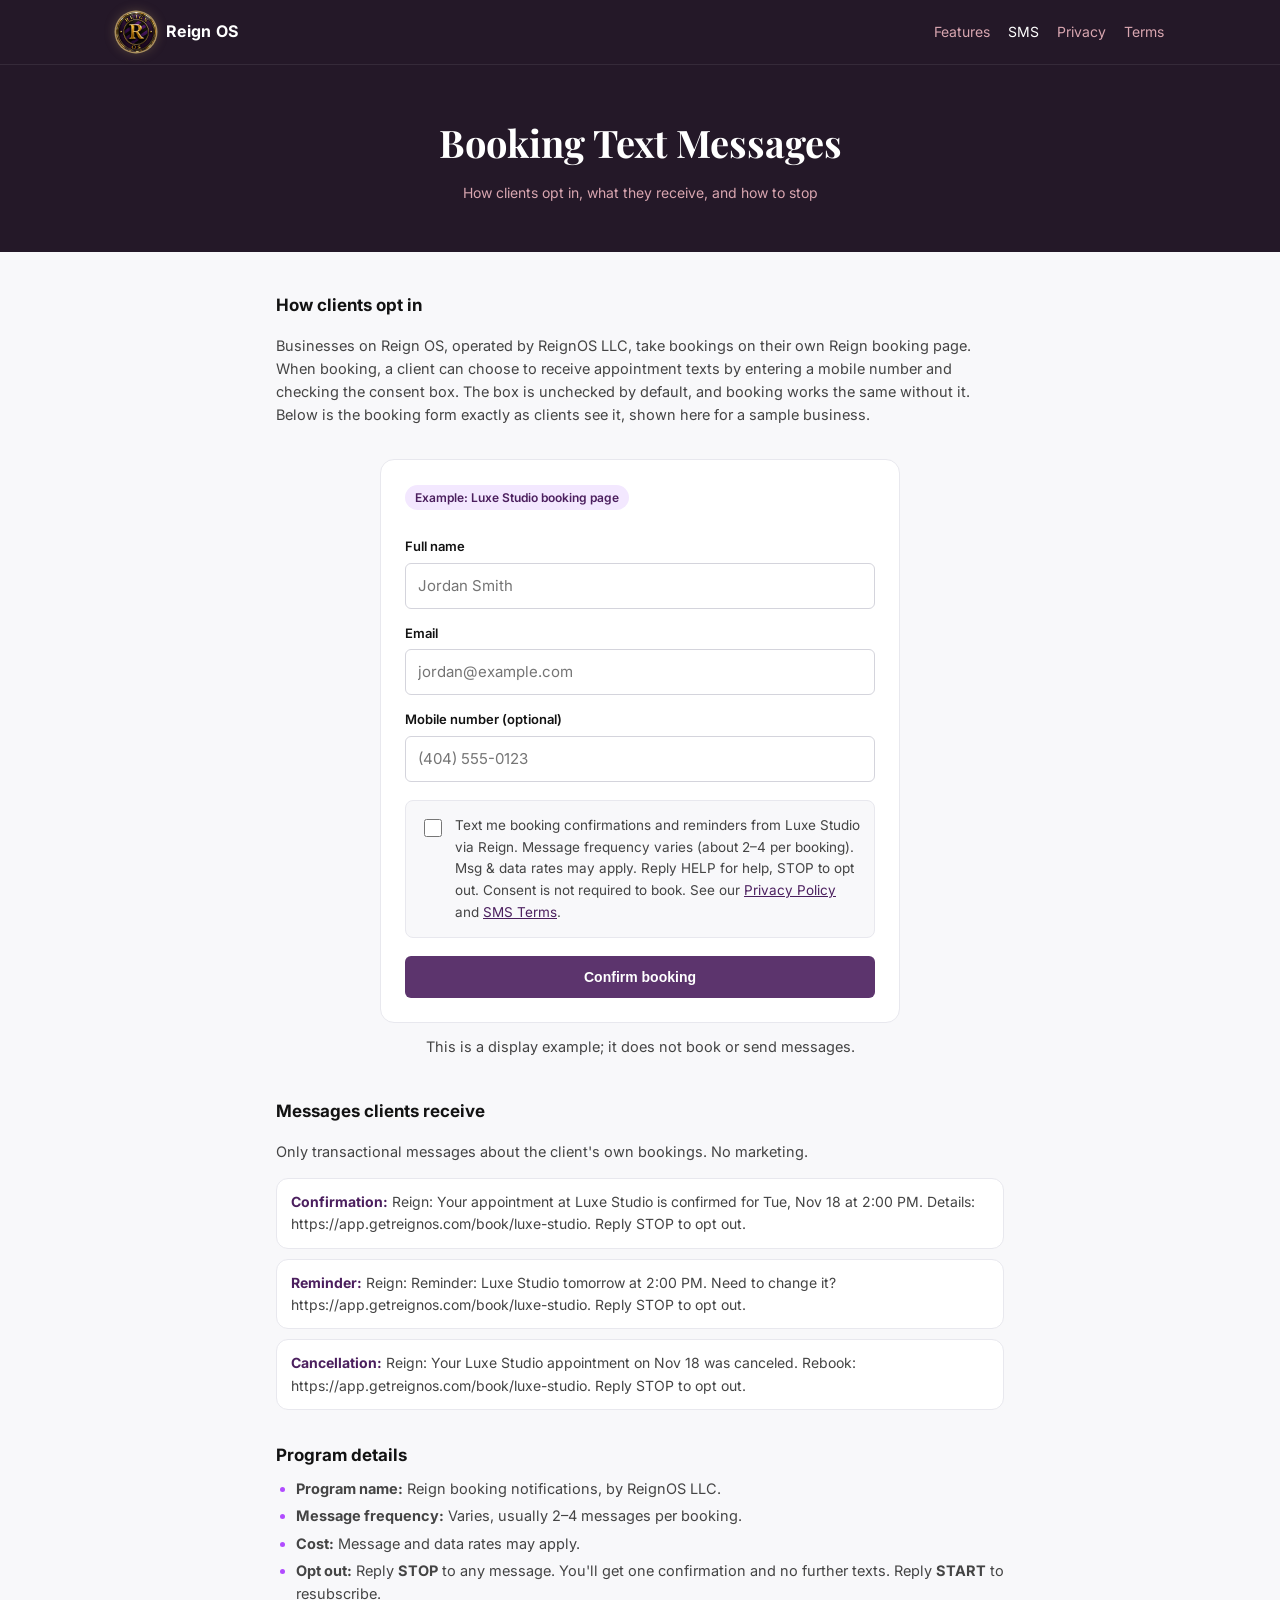
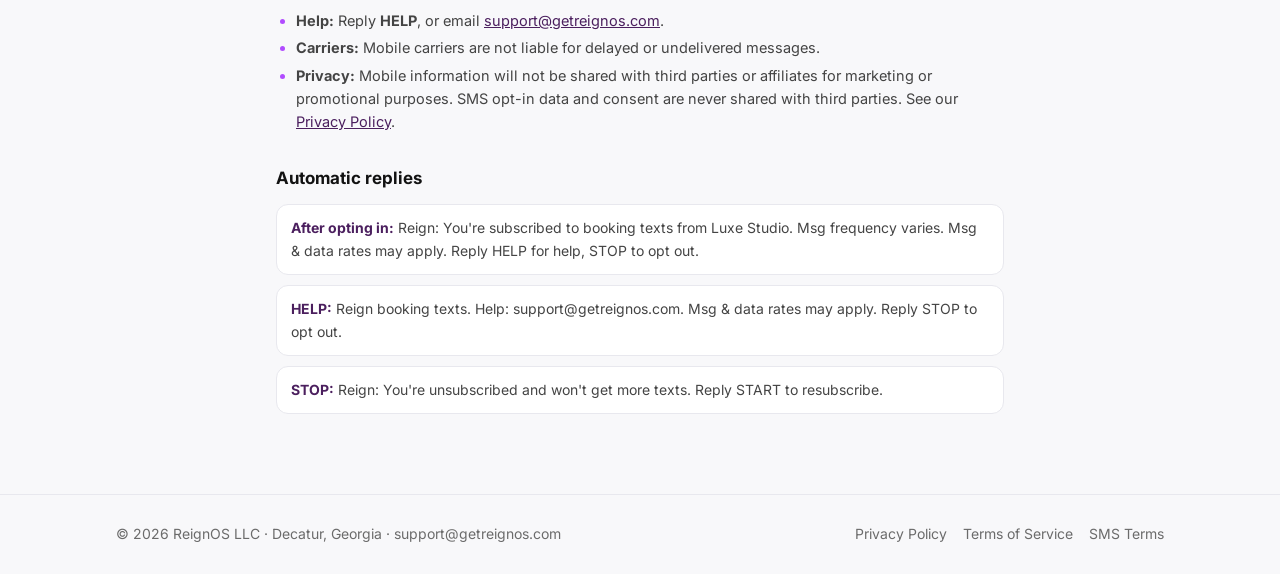
==== sms/index.html @ 4e1ecd1d "Add Reign OS website: home, privacy, terms and SMS opt-in pages Co-Authored-By: Claude Opus 5.5 <nor" ====
<!doctype html>
<html lang="en">
<head>
  <meta charset="utf-8">
  <meta name="viewport" content="width=device-width, initial-scale=1">
  <title>SMS Opt-In and Terms — Reign OS</title>
  <meta name="description" content="How clients opt in to Reign booking text messages, what they receive, and how to opt out.">
  <link rel="icon" href="/assets/favicon.svg" type="image/svg+xml">
  <link rel="preconnect" href="https://fonts.googleapis.com">
  <link rel="preconnect" href="https://fonts.gstatic.com" crossorigin>
  <link href="https://fonts.googleapis.com/css2?family=Inter:wght@400;500;600;700&family=Playfair+Display:wght@700&display=swap" rel="stylesheet">
  <link rel="stylesheet" href="/assets/style.css">
</head>
<body>
  <header class="site-header">
    <div class="wrap">
      <a class="brand" href="/"><img src="/assets/logo.png" alt="" width="40" height="40">Reign OS</a>
      <nav class="nav" aria-label="Main">
        <a href="/#features" class="hide-sm">Features</a>
        <a href="/sms/" aria-current="page">SMS</a>
        <a href="/privacy/">Privacy</a>
        <a href="/terms/">Terms</a>
      </nav>
    </div>
  </header>

  <div class="page-hero">
    <div class="wrap">
      <h1>Booking Text Messages</h1>
      <p>How clients opt in, what they receive, and how to stop</p>
    </div>
  </div>

  <main class="wrap narrow doc">
    <section>
      <h2>How clients opt in</h2>
      <p>Businesses on Reign OS, operated by ReignOS LLC, take bookings on their own Reign booking page. When booking, a client can choose to receive appointment texts by entering a mobile number and checking the consent box. The box is unchecked by default, and booking works the same without it. Below is the booking form exactly as clients see it, shown here for a sample business.</p>
    </section>

    <div class="sample" aria-label="Example of the booking form">
      <span class="sample-tag">Example: Luxe Studio booking page</span>
      <form onsubmit="return false">
        <label class="field" for="name">Full name</label>
        <input id="name" type="text" autocomplete="off" placeholder="Jordan Smith">
        <label class="field" for="email">Email</label>
        <input id="email" type="email" autocomplete="off" placeholder="jordan@example.com">
        <label class="field" for="phone">Mobile number (optional)</label>
        <input id="phone" type="tel" autocomplete="off" placeholder="(404) 555-0123">
        <label class="consent" for="sms-consent">
          <input id="sms-consent" type="checkbox">
          <span>Text me booking confirmations and reminders from Luxe Studio via Reign. Message frequency varies (about 2–4 per booking). Msg &amp; data rates may apply. Reply HELP for help, STOP to opt out. Consent is not required to book. See our <a href="/privacy/">Privacy Policy</a> and <a href="/terms/#sms">SMS Terms</a>.</span>
        </label>
        <button class="btn btn-primary" type="button" disabled>Confirm booking</button>
      </form>
    </div>
    <p class="note">This is a display example; it does not book or send messages.</p>

    <section style="margin-top:40px">
      <h2>Messages clients receive</h2>
      <p>Only transactional messages about the client's own bookings. No marketing.</p>
      <div class="msgs">
        <div class="msg"><b>Confirmation:</b> Reign: Your appointment at Luxe Studio is confirmed for Tue, Nov 18 at 2:00 PM. Details: https://app.getreignos.com/book/luxe-studio. Reply STOP to opt out.</div>
        <div class="msg"><b>Reminder:</b> Reign: Reminder: Luxe Studio tomorrow at 2:00 PM. Need to change it? https://app.getreignos.com/book/luxe-studio. Reply STOP to opt out.</div>
        <div class="msg"><b>Cancellation:</b> Reign: Your Luxe Studio appointment on Nov 18 was canceled. Rebook: https://app.getreignos.com/book/luxe-studio. Reply STOP to opt out.</div>
      </div>
    </section>

    <section>
      <h2>Program details</h2>
      <ul>
        <li><strong>Program name:</strong> Reign booking notifications, by ReignOS LLC.</li>
        <li><strong>Message frequency:</strong> Varies, usually 2–4 messages per booking.</li>
        <li><strong>Cost:</strong> Message and data rates may apply.</li>
        <li><strong>Opt out:</strong> Reply <strong>STOP</strong> to any message. You'll get one confirmation and no further texts. Reply <strong>START</strong> to resubscribe.</li>
        <li><strong>Help:</strong> Reply <strong>HELP</strong>, or email <a href="mailto:support@getreignos.com">support@getreignos.com</a>.</li>
        <li><strong>Carriers:</strong> Mobile carriers are not liable for delayed or undelivered messages.</li>
        <li><strong>Privacy:</strong> Mobile information will not be shared with third parties or affiliates for marketing or promotional purposes. SMS opt-in data and consent are never shared with third parties. See our <a href="/privacy/">Privacy Policy</a>.</li>
      </ul>
    </section>

    <section>
      <h2>Automatic replies</h2>
      <div class="msgs">
        <div class="msg"><b>After opting in:</b> Reign: You're subscribed to booking texts from Luxe Studio. Msg frequency varies. Msg &amp; data rates may apply. Reply HELP for help, STOP to opt out.</div>
        <div class="msg"><b>HELP:</b> Reign booking texts. Help: support@getreignos.com. Msg &amp; data rates may apply. Reply STOP to opt out.</div>
        <div class="msg"><b>STOP:</b> Reign: You're unsubscribed and won't get more texts. Reply START to resubscribe.</div>
      </div>
    </section>
  </main>

  <footer class="site-footer">
    <div class="wrap">
      <div>© 2026 ReignOS LLC · Decatur, Georgia · <a href="mailto:support@getreignos.com">support@getreignos.com</a></div>
      <nav aria-label="Legal">
        <a href="/privacy/">Privacy Policy</a>
        <a href="/terms/">Terms of Service</a>
        <a href="/sms/">SMS Terms</a>
      </nav>
    </div>
  </footer>
</body>
</html>
---- assets/style.css ----
:root {
  --plum: #241828;
  --plum-2: #4B1F5E;
  --violet: #B14CFF;
  --gold: #C6A96B;
  --rose: #D9A6B0;
  --ink: #121212;
  --muted: #6B6B6B;
  --body: #444;
  --line: #E8E8EE;
  --page: #F8F8FA;
}
* { box-sizing: border-box; }
html { -webkit-text-size-adjust: 100%; }
body {
  margin: 0;
  background: var(--page);
  color: var(--ink);
  font: 16px/1.6 "Inter", system-ui, -apple-system, "Segoe UI", sans-serif;
}
a { color: var(--plum-2); }
img { max-width: 100%; display: block; }
.wrap { max-width: 1080px; margin: 0 auto; padding: 0 16px; }
.narrow { max-width: 760px; }

/* Header */
.site-header { position: sticky; top: 0; z-index: 10; background: var(--plum); border-bottom: 1px solid rgba(255,255,255,.08); }
.site-header .wrap { height: 64px; display: flex; align-items: center; justify-content: space-between; gap: 16px; }
.brand { display: flex; align-items: center; gap: 10px; color: #fff; text-decoration: none; font-weight: 700; letter-spacing: .02em; }
.brand img { width: 40px; height: 40px; border-radius: 50%; box-shadow: 0 0 0 1.5px rgba(198,169,107,.8), 0 0 12px rgba(198,169,107,.35); }
.nav { display: flex; align-items: center; gap: 18px; font-size: 14px; }
.nav a { color: var(--rose); text-decoration: none; }
.nav a:hover, .nav a[aria-current="page"] { color: #fff; }

/* Buttons */
.btn { display: inline-block; padding: 12px 28px; border-radius: 6px; font-weight: 600; font-size: 14px; text-decoration: none; border: 1px solid transparent; }
.btn-primary { background: var(--plum-2); color: #fff; }
.btn-primary:hover { background: #5c2773; }
.btn-outline { color: var(--plum-2); border-color: var(--plum-2); }
.btn-outline:hover { background: var(--plum-2); color: #fff; }
.btn-violet { background: var(--violet); color: #fff; }

/* Home */
.hero { padding: 64px 0 56px; text-align: center; }
.pill { display: inline-block; padding: 6px 16px; border-radius: 999px; font-size: 13px; font-weight: 500; background: var(--plum); color: var(--gold); border: 1px solid rgba(198,169,107,.2); margin-bottom: 24px; }
h1, h2.display { font-family: "Playfair Display", Georgia, serif; }
.hero h1 { font-size: clamp(36px, 7vw, 64px); line-height: 1.08; margin: 0 0 20px; }
.hero h1 span { color: var(--violet); }
.hero p { font-size: 18px; color: var(--muted); max-width: 640px; margin: 0 auto 32px; }
.actions { display: flex; flex-wrap: wrap; gap: 12px; justify-content: center; }
.section { padding: 64px 0; }
.section h2.display { font-size: clamp(28px, 4vw, 36px); text-align: center; margin: 0 0 12px; }
.section .lead { text-align: center; color: var(--muted); max-width: 640px; margin: 0 auto 40px; font-size: 17px; }
.grid { display: grid; grid-template-columns: repeat(auto-fit, minmax(260px, 1fr)); gap: 20px; }
.card { background: #fff; border: 1px solid var(--line); border-radius: 12px; padding: 24px; }
.card h3 { margin: 0 0 6px; font-size: 16px; }
.card p { margin: 0; font-size: 14px; color: var(--muted); }
.dot { width: 36px; height: 36px; border-radius: 8px; background: #F3E8FF; display: grid; place-items: center; margin-bottom: 14px; color: var(--violet); font-weight: 700; }
.band { background: var(--plum); color: #fff; text-align: center; padding: 64px 0; }
.band h2.display { color: #fff; }
.band p { color: var(--rose); max-width: 560px; margin: 0 auto 28px; }

/* Legal pages */
.page-hero { background: var(--plum); color: #fff; text-align: center; padding: 48px 0; }
.page-hero h1 { margin: 0 0 8px; font-size: clamp(28px, 5vw, 38px); }
.page-hero p { margin: 0; color: var(--rose); font-size: 14px; }
.doc { padding: 40px 16px 24px; }
.summary { padding: 18px 20px; border-radius: 14px; background: rgba(75,31,94,.07); border: 1px solid rgba(75,31,94,.18); color: var(--plum-2); font-size: 14px; margin-bottom: 36px; }
.doc section { margin-bottom: 32px; }
.doc h2 { font-size: 17px; margin: 0 0 8px; }
.doc h3 { font-size: 14px; color: var(--plum-2); margin: 16px 0 6px; }
.doc p, .doc li { font-size: 14.5px; color: var(--body); }
.doc ul { padding-left: 20px; margin: 6px 0; }
.doc li { margin: 4px 0; }
.doc li::marker { color: var(--violet); }
.callout { border-left: 3px solid var(--violet); background: #fff; padding: 12px 16px; border-radius: 0 8px 8px 0; }

/* SMS opt-in example */
.sample { background: #fff; border: 1px solid var(--line); border-radius: 14px; padding: 24px; max-width: 520px; margin: 0 auto; }
.sample-tag { display: inline-block; font-size: 12px; font-weight: 600; color: var(--plum-2); background: #F3E8FF; padding: 3px 10px; border-radius: 999px; margin-bottom: 12px; }
.sample label.field { display: block; font-size: 13px; font-weight: 600; margin: 14px 0 6px; }
.sample input[type="text"], .sample input[type="tel"], .sample input[type="email"] { width: 100%; padding: 10px 12px; border: 1px solid #D4D4DC; border-radius: 6px; font: inherit; font-size: 15px; background: #fff; }
.consent { display: flex; gap: 10px; align-items: flex-start; margin: 18px 0; padding: 14px; border: 1px solid var(--line); border-radius: 8px; background: var(--page); }
.consent input { margin-top: 4px; width: 18px; height: 18px; flex-shrink: 0; accent-color: var(--plum-2); }
.consent span { font-size: 13.5px; color: var(--body); }
.sample .btn { width: 100%; text-align: center; cursor: not-allowed; opacity: .9; }
.note { font-size: 13px; color: var(--muted); text-align: center; margin-top: 12px; }
.msgs { display: grid; gap: 10px; margin: 12px 0; }
.msg { background: #fff; border: 1px solid var(--line); border-radius: 12px; padding: 12px 14px; font-size: 14px; color: var(--body); }
.msg b { color: var(--plum-2); }

/* Footer */
.site-footer { border-top: 1px solid var(--line); padding: 28px 0; margin-top: 24px; font-size: 14px; color: var(--muted); }
.site-footer .wrap { display: flex; flex-wrap: wrap; gap: 12px 24px; align-items: center; justify-content: space-between; }
.site-footer nav { display: flex; flex-wrap: wrap; gap: 16px; }
.site-footer a { color: var(--muted); text-decoration: none; }
.site-footer a:hover { color: var(--plum-2); }

@media (max-width: 560px) {
  .nav .hide-sm { display: none; }
  .hero { padding: 44px 0 40px; }
  .section, .band { padding: 48px 0; }
}
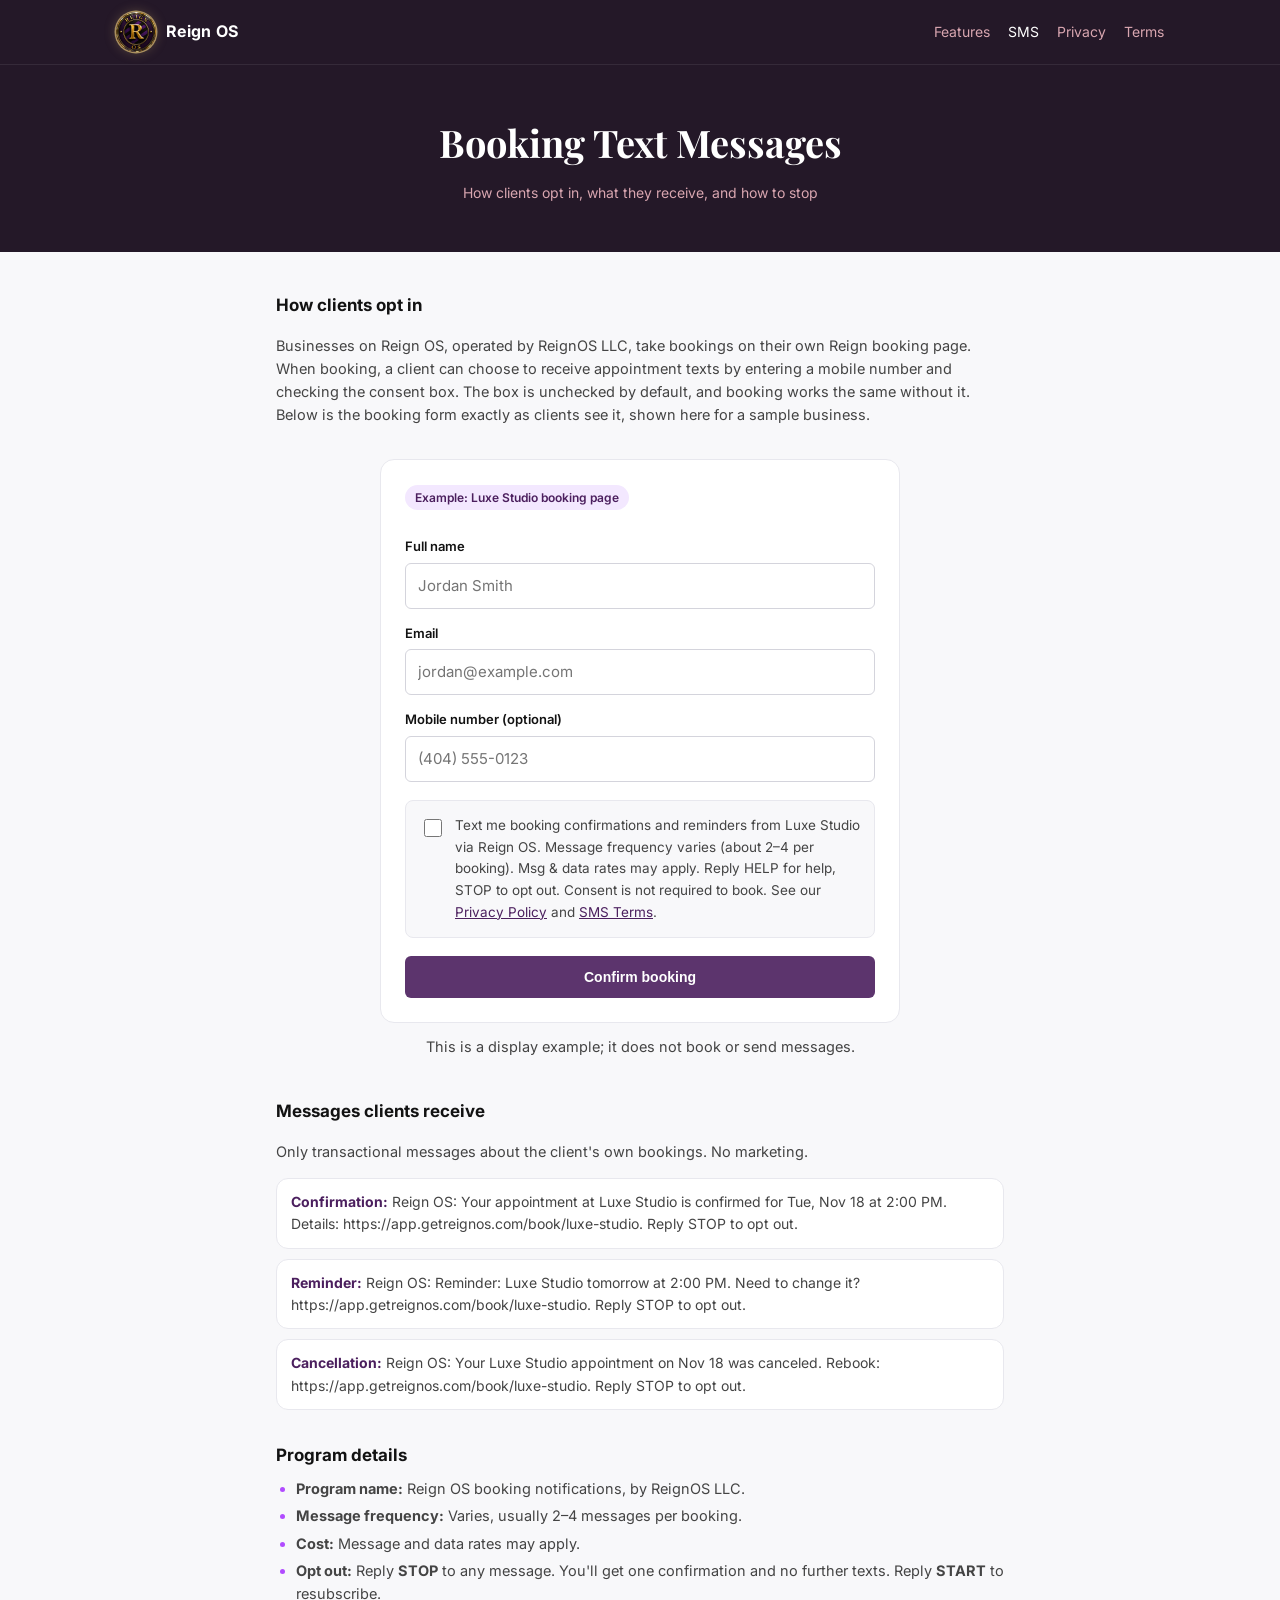
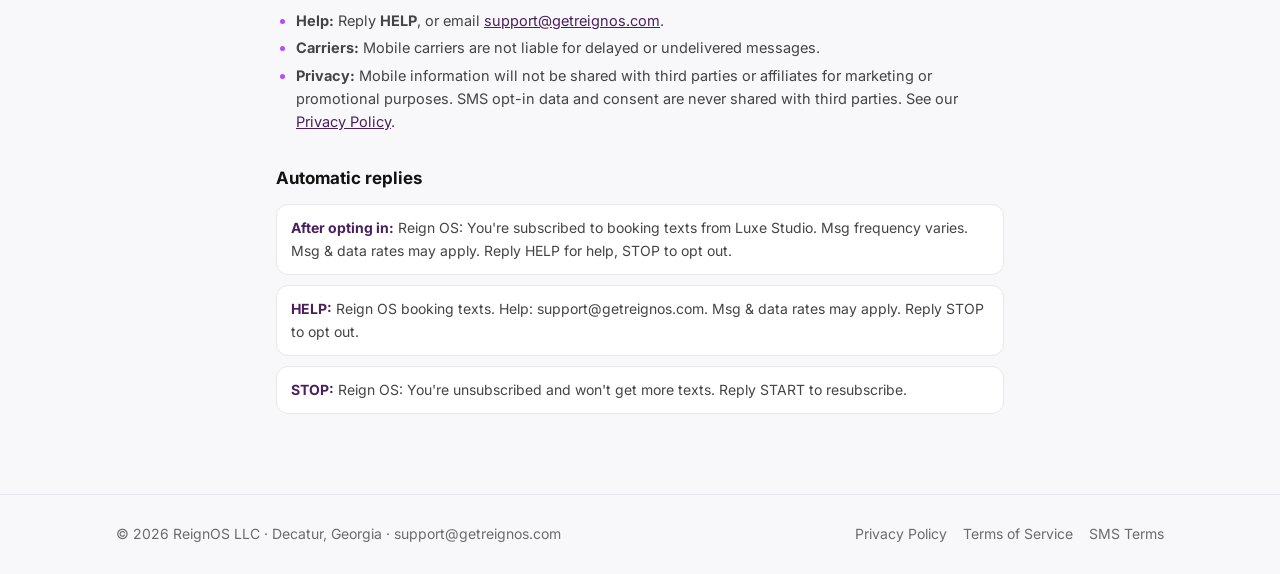
==== commit bd8cdf78: "Use the Reign OS brand name in SMS wording Co-Authored-By: Claude Opus 5.5 <noreply@anthropic.com>" ====
--- a/sms/index.html
+++ b/sms/index.html
@@ -48,7 +48,7 @@
         <input id="phone" type="tel" autocomplete="off" placeholder="(404) 555-0123">
         <label class="consent" for="sms-consent">
           <input id="sms-consent" type="checkbox">
-          <span>Text me booking confirmations and reminders from Luxe Studio via Reign. Message frequency varies (about 2–4 per booking). Msg &amp; data rates may apply. Reply HELP for help, STOP to opt out. Consent is not required to book. See our <a href="/privacy/">Privacy Policy</a> and <a href="/terms/#sms">SMS Terms</a>.</span>
+          <span>Text me booking confirmations and reminders from Luxe Studio via Reign OS. Message frequency varies (about 2–4 per booking). Msg &amp; data rates may apply. Reply HELP for help, STOP to opt out. Consent is not required to book. See our <a href="/privacy/">Privacy Policy</a> and <a href="/terms/#sms">SMS Terms</a>.</span>
         </label>
         <button class="btn btn-primary" type="button" disabled>Confirm booking</button>
       </form>
@@ -59,16 +59,16 @@
       <h2>Messages clients receive</h2>
       <p>Only transactional messages about the client's own bookings. No marketing.</p>
       <div class="msgs">
-        <div class="msg"><b>Confirmation:</b> Reign: Your appointment at Luxe Studio is confirmed for Tue, Nov 18 at 2:00 PM. Details: https://app.getreignos.com/book/luxe-studio. Reply STOP to opt out.</div>
-        <div class="msg"><b>Reminder:</b> Reign: Reminder: Luxe Studio tomorrow at 2:00 PM. Need to change it? https://app.getreignos.com/book/luxe-studio. Reply STOP to opt out.</div>
-        <div class="msg"><b>Cancellation:</b> Reign: Your Luxe Studio appointment on Nov 18 was canceled. Rebook: https://app.getreignos.com/book/luxe-studio. Reply STOP to opt out.</div>
+        <div class="msg"><b>Confirmation:</b> Reign OS: Your appointment at Luxe Studio is confirmed for Tue, Nov 18 at 2:00 PM. Details: https://app.getreignos.com/book/luxe-studio. Reply STOP to opt out.</div>
+        <div class="msg"><b>Reminder:</b> Reign OS: Reminder: Luxe Studio tomorrow at 2:00 PM. Need to change it? https://app.getreignos.com/book/luxe-studio. Reply STOP to opt out.</div>
+        <div class="msg"><b>Cancellation:</b> Reign OS: Your Luxe Studio appointment on Nov 18 was canceled. Rebook: https://app.getreignos.com/book/luxe-studio. Reply STOP to opt out.</div>
       </div>
     </section>
 
     <section>
       <h2>Program details</h2>
       <ul>
-        <li><strong>Program name:</strong> Reign booking notifications, by ReignOS LLC.</li>
+        <li><strong>Program name:</strong> Reign OS booking notifications, by ReignOS LLC.</li>
         <li><strong>Message frequency:</strong> Varies, usually 2–4 messages per booking.</li>
         <li><strong>Cost:</strong> Message and data rates may apply.</li>
         <li><strong>Opt out:</strong> Reply <strong>STOP</strong> to any message. You'll get one confirmation and no further texts. Reply <strong>START</strong> to resubscribe.</li>
@@ -81,9 +81,9 @@
     <section>
       <h2>Automatic replies</h2>
       <div class="msgs">
-        <div class="msg"><b>After opting in:</b> Reign: You're subscribed to booking texts from Luxe Studio. Msg frequency varies. Msg &amp; data rates may apply. Reply HELP for help, STOP to opt out.</div>
-        <div class="msg"><b>HELP:</b> Reign booking texts. Help: support@getreignos.com. Msg &amp; data rates may apply. Reply STOP to opt out.</div>
-        <div class="msg"><b>STOP:</b> Reign: You're unsubscribed and won't get more texts. Reply START to resubscribe.</div>
+        <div class="msg"><b>After opting in:</b> Reign OS: You're subscribed to booking texts from Luxe Studio. Msg frequency varies. Msg &amp; data rates may apply. Reply HELP for help, STOP to opt out.</div>
+        <div class="msg"><b>HELP:</b> Reign OS booking texts. Help: support@getreignos.com. Msg &amp; data rates may apply. Reply STOP to opt out.</div>
+        <div class="msg"><b>STOP:</b> Reign OS: You're unsubscribed and won't get more texts. Reply START to resubscribe.</div>
       </div>
     </section>
   </main>
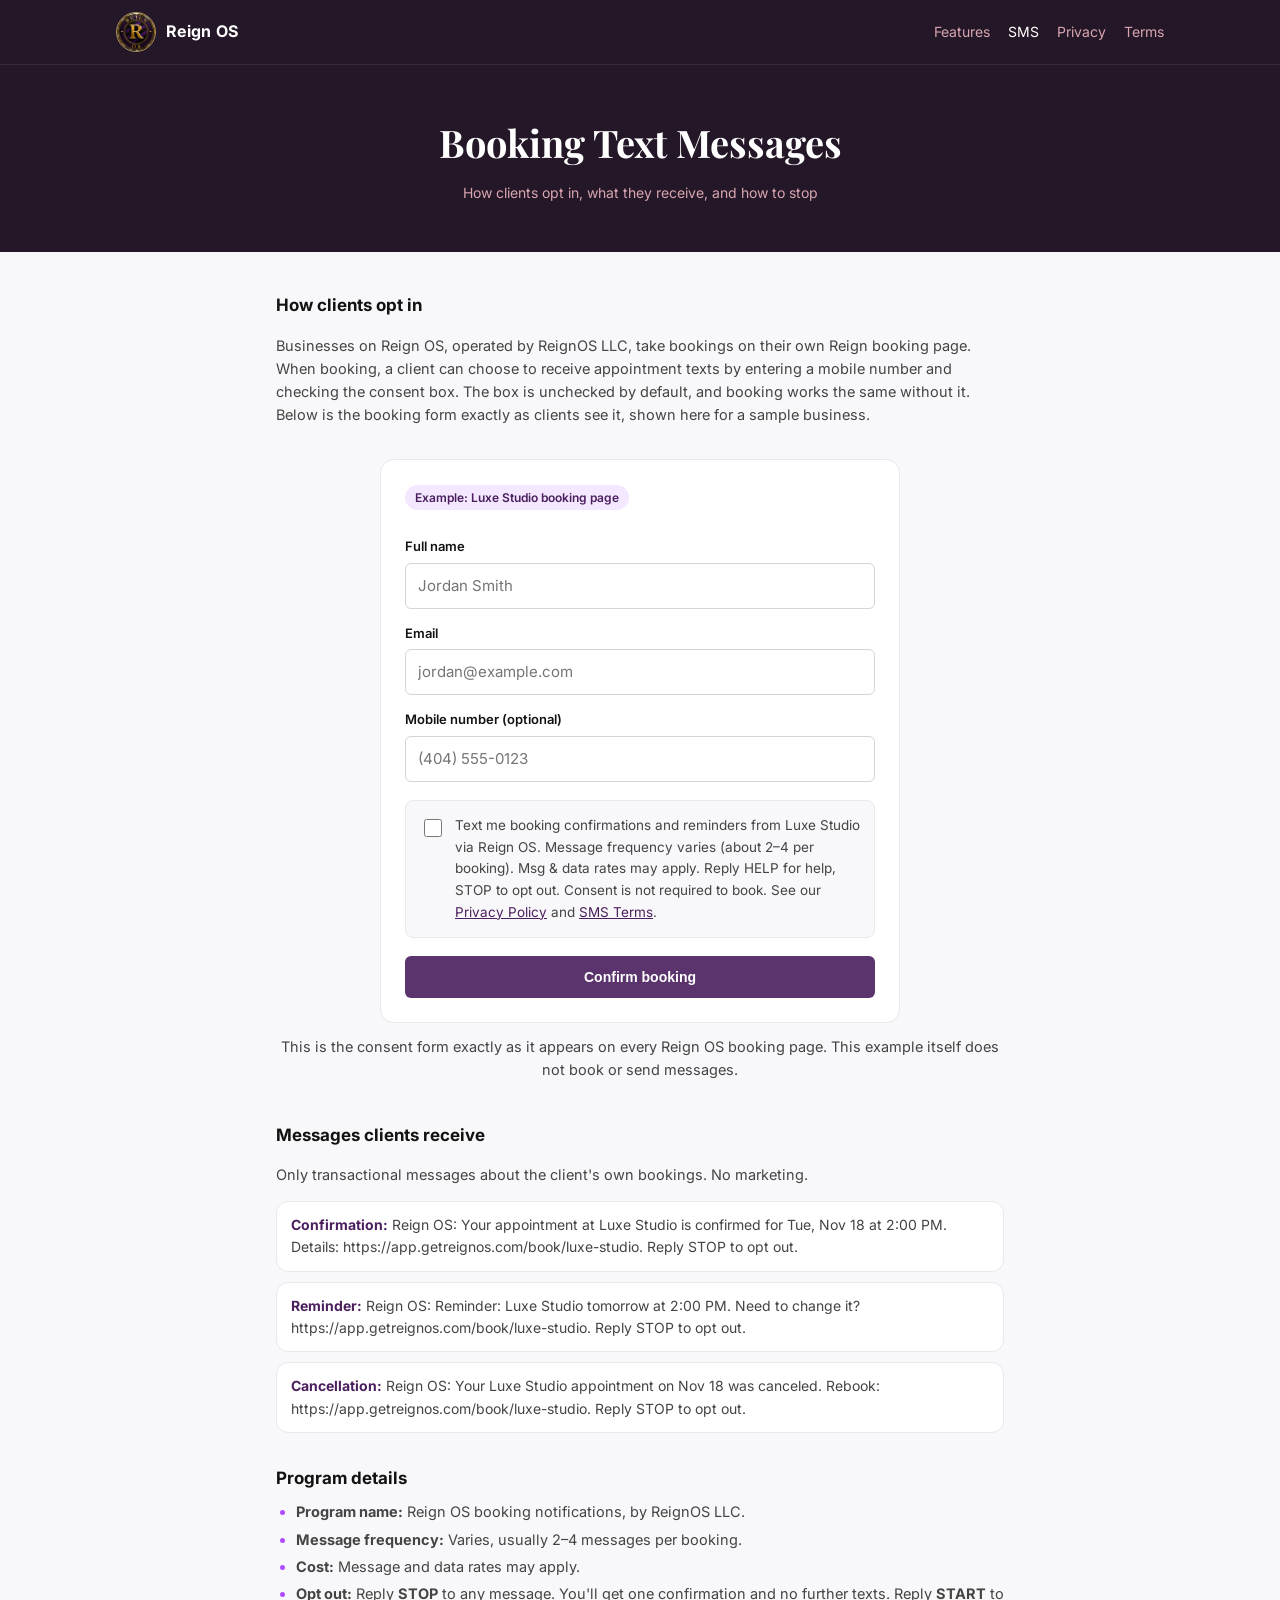
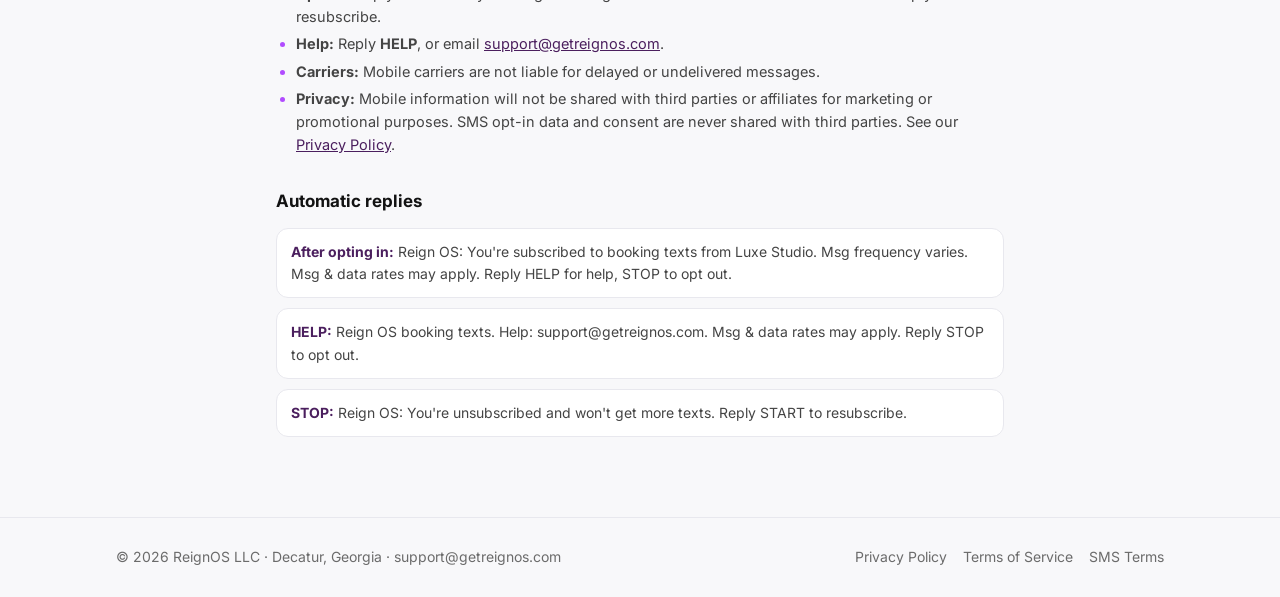
==== commit 29e5be6b: "Clarify that the SMS page shows the real booking consent form Co-Authored-By: Claude Opus 5.5 <norep" ====
--- a/sms/index.html
+++ b/sms/index.html
@@ -53,7 +53,7 @@
         <button class="btn btn-primary" type="button" disabled>Confirm booking</button>
       </form>
     </div>
-    <p class="note">This is a display example; it does not book or send messages.</p>
+    <p class="note">This is the consent form exactly as it appears on every Reign OS booking page. This example itself does not book or send messages.</p>
 
     <section style="margin-top:40px">
       <h2>Messages clients receive</h2>
--- a/assets/style.css
+++ b/assets/style.css
@@ -27,7 +27,19 @@
 .site-header { position: sticky; top: 0; z-index: 10; background: var(--plum); border-bottom: 1px solid rgba(255,255,255,.08); }
 .site-header .wrap { height: 64px; display: flex; align-items: center; justify-content: space-between; gap: 16px; }
 .brand { display: flex; align-items: center; gap: 10px; color: #fff; text-decoration: none; font-weight: 700; letter-spacing: .02em; }
-.brand img { width: 40px; height: 40px; border-radius: 50%; box-shadow: 0 0 0 1.5px rgba(198,169,107,.8), 0 0 12px rgba(198,169,107,.35); }
+.brand img { width: 40px; height: 40px; border-radius: 50%; border: 1.5px solid rgba(198,169,107,.8); animation: ringPulse 2.8s ease-in-out infinite; }
+/* Same gold ring pulse as the app's NavLogo */
+@keyframes ringPulse {
+  0%, 100% {
+    box-shadow: 0 0 4px 1.5px rgba(198,169,107,.75), 0 0 10px 4px rgba(198,169,107,.35), 0 0 20px 8px rgba(198,169,107,.15);
+    border-color: rgba(198,169,107,.80);
+  }
+  50% {
+    box-shadow: 0 0 7px 3px rgba(232,200,112,1), 0 0 16px 7px rgba(198,169,107,.55), 0 0 32px 14px rgba(198,169,107,.22);
+    border-color: rgba(240,215,130,1);
+  }
+}
+@media (prefers-reduced-motion: reduce) { .brand img { animation: none; } }
 .nav { display: flex; align-items: center; gap: 18px; font-size: 14px; }
 .nav a { color: var(--rose); text-decoration: none; }
 .nav a:hover, .nav a[aria-current="page"] { color: #fff; }
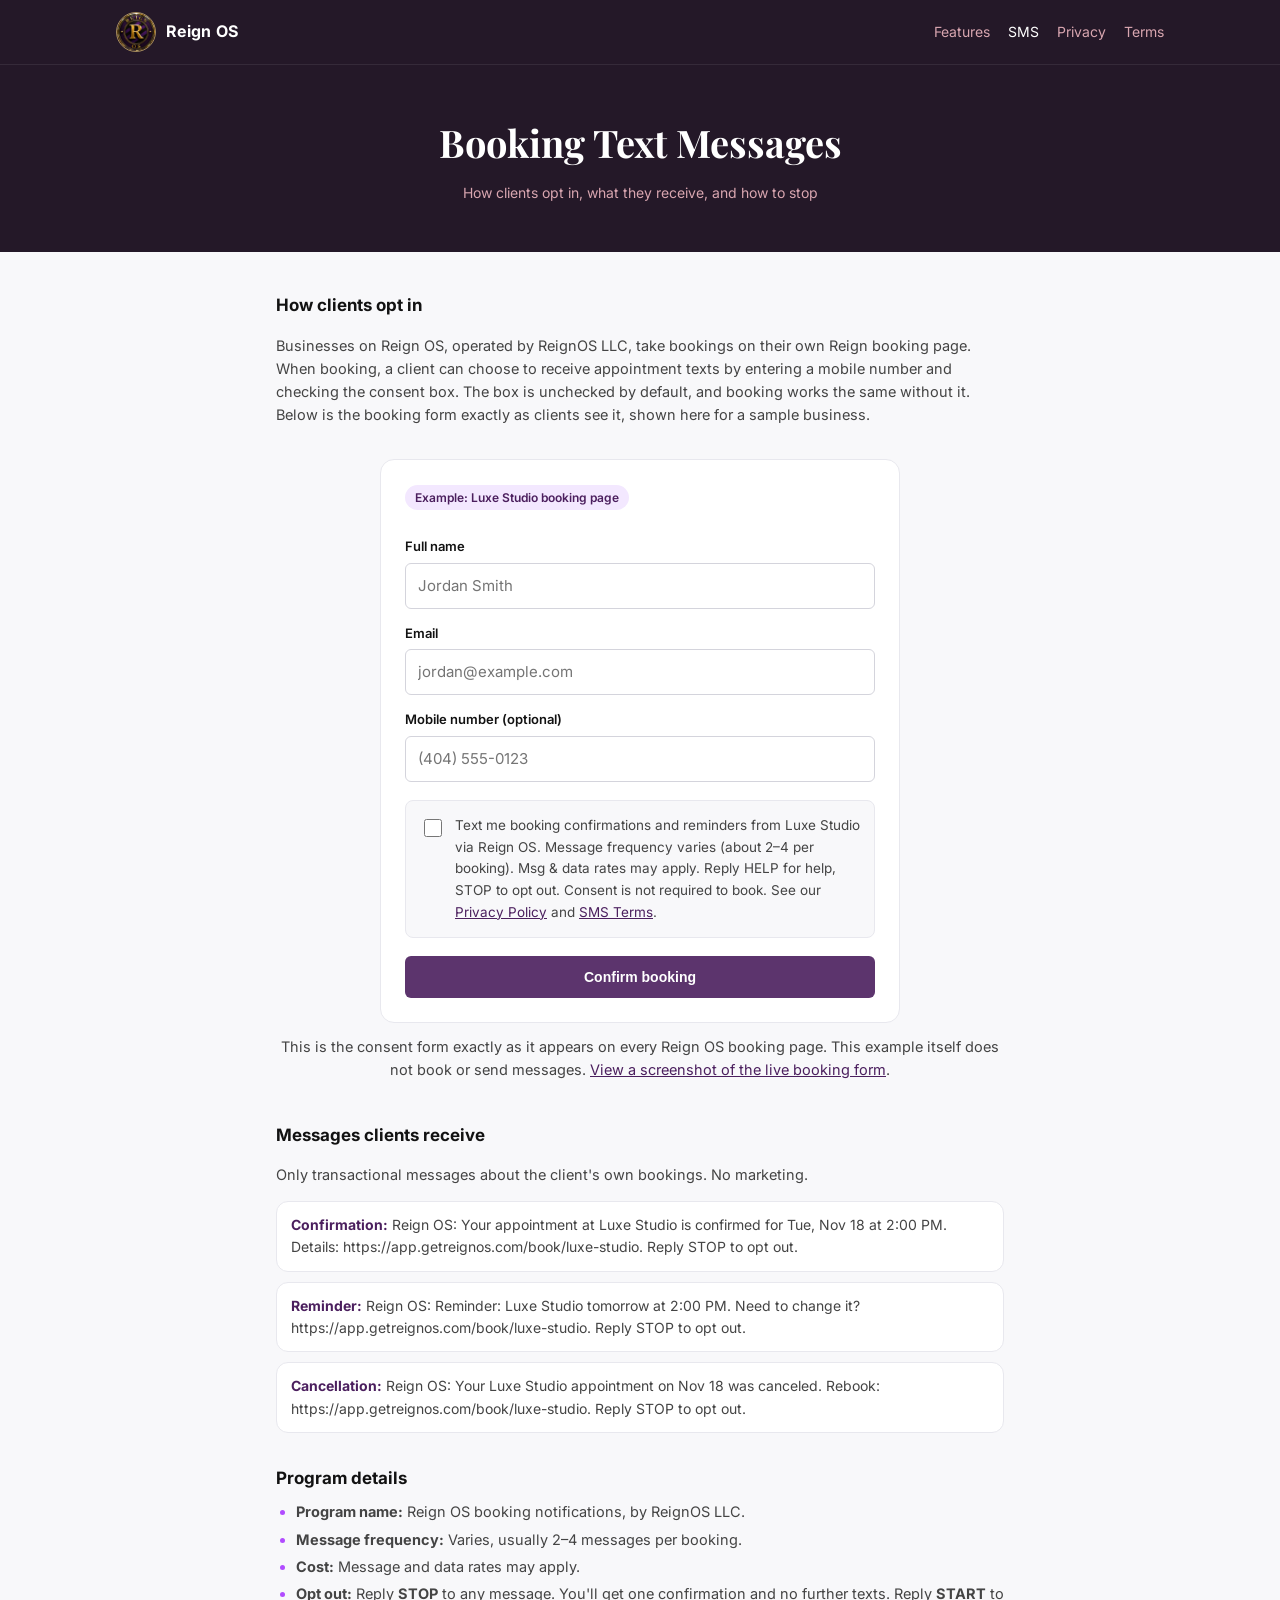
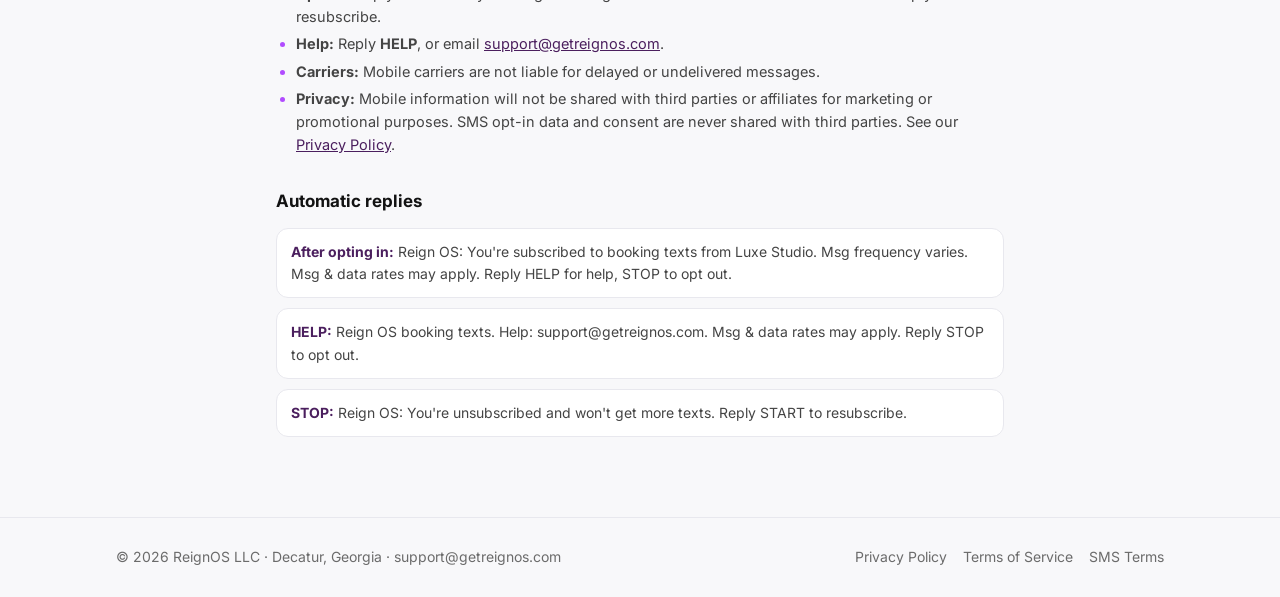
==== commit d84102a9: "Add a screenshot of the live booking-page SMS consent form Co-Authored-By: Claude Opus 5.5 <noreply@" ====
--- a/sms/index.html
+++ b/sms/index.html
@@ -53,7 +53,7 @@
         <button class="btn btn-primary" type="button" disabled>Confirm booking</button>
       </form>
     </div>
-    <p class="note">This is the consent form exactly as it appears on every Reign OS booking page. This example itself does not book or send messages.</p>
+    <p class="note">This is the consent form exactly as it appears on every Reign OS booking page. This example itself does not book or send messages. <a href="/assets/opt-in.png">View a screenshot of the live booking form</a>.</p>
 
     <section style="margin-top:40px">
       <h2>Messages clients receive</h2>
